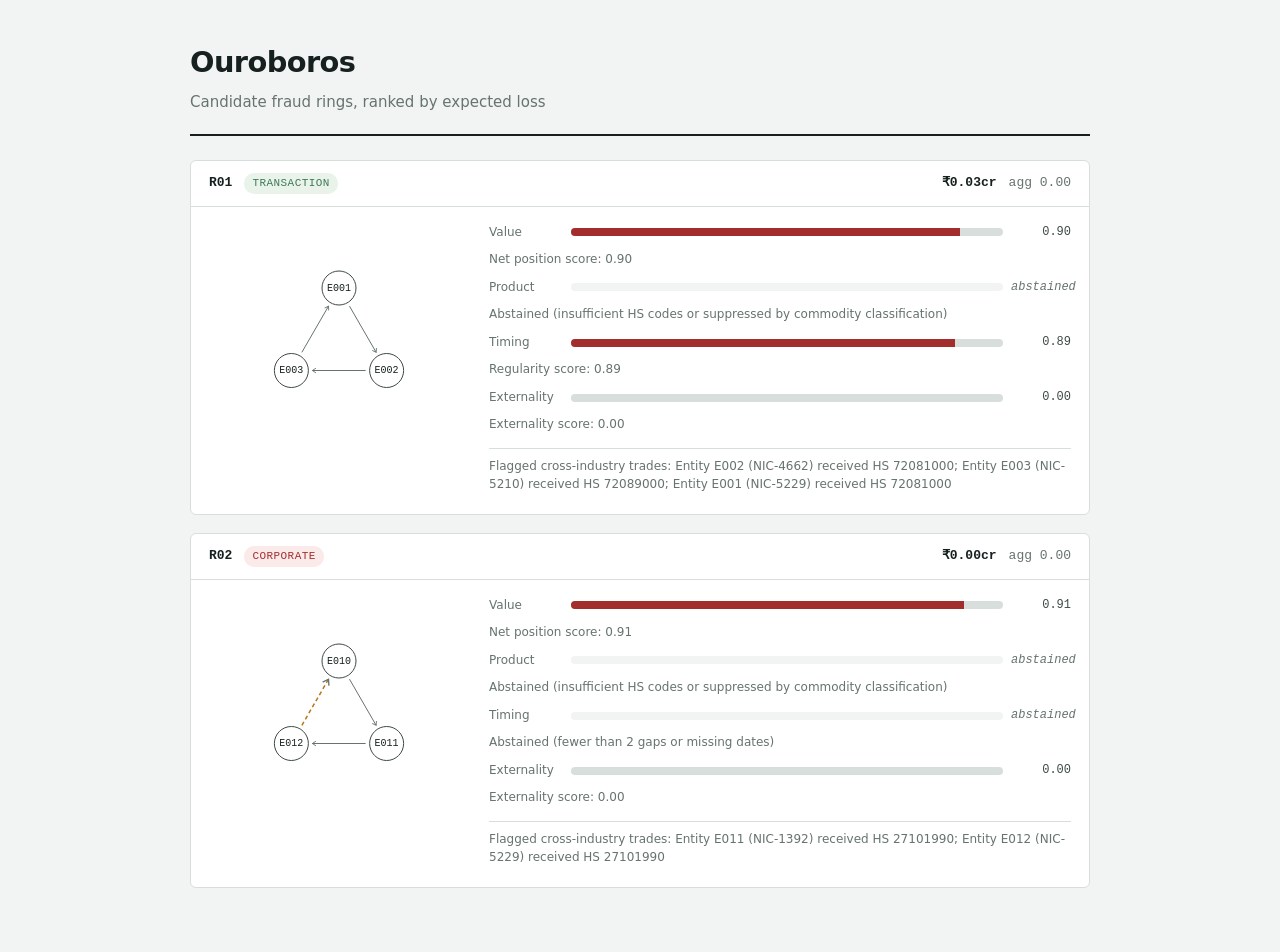
==== viz/index.html @ 13c5517c "feat(data,viz,demo): C's track — economy+fraud generator, viz, frozen demo Person C's ownership per " ====
<!doctype html>
<html lang="en">
<head>
<meta charset="utf-8">
<meta name="viewport" content="width=device-width,initial-scale=1">
<title>Ouroboros — ring review queue</title>
<link rel="stylesheet" href="styles.css">
</head>
<body>
<header class="topbar">
  <h1>Ouroboros</h1>
  <p class="sub">Candidate fraud rings, ranked by expected loss</p>
</header>
<main id="queue"></main>
<script src="data.js"></script>
<script src="app.js"></script>
</body>
</html>
---- viz/styles.css ----
:root {
  color-scheme: light dark;
  --bg: #f2f4f3;
  --surface: #ffffff;
  --ink: #16211f;
  --ink-mid: #3d4a47;
  --ink-soft: #66736f;
  --rule: #d8dedb;
  --accent: #a8563a;
  --danger: #a32d2d;
  --danger-bg: #fbeaea;
  --ok: #3d7a56;
  --ok-bg: #eaf3ea;
  --bridge: #ba7517;
}
@media (prefers-color-scheme: dark) {
  :root {
    --bg: #101614;
    --surface: #171f1d;
    --ink: #e6ebe8;
    --ink-mid: #b4c0bc;
    --ink-soft: #869591;
    --rule: #293532;
    --accent: #d98466;
    --danger: #e88a8a;
    --danger-bg: #2c1919;
    --ok: #7fc79b;
    --ok-bg: #17251c;
    --bridge: #e9a83f;
  }
}

* { box-sizing: border-box; }

body {
  margin: 0;
  padding: 0 20px 64px;
  background: var(--bg);
  color: var(--ink);
  font: 15px/1.55 -apple-system, "IBM Plex Sans", ui-sans-serif, system-ui, sans-serif;
}

.topbar {
  max-width: 900px;
  margin: 0 auto;
  padding: 40px 0 20px;
  border-bottom: 2px solid var(--ink);
}
.topbar h1 { margin: 0 0 6px; font-size: 1.8rem; letter-spacing: -.02em; }
.topbar .sub { margin: 0; color: var(--ink-soft); }

#queue {
  max-width: 900px;
  margin: 24px auto 0;
  display: grid;
  gap: 18px;
}

.ring-card {
  background: var(--surface);
  border: 1px solid var(--rule);
  border-radius: 6px;
  overflow: hidden;
}

.ring-head {
  display: flex;
  align-items: center;
  gap: 12px;
  padding: 12px 18px;
  border-bottom: 1px solid var(--rule);
  font-family: "IBM Plex Mono", ui-monospace, monospace;
  font-size: 13px;
}
.ring-id { font-weight: 600; }
.ring-badge {
  padding: 2px 8px;
  border-radius: 10px;
  font-size: 11px;
  text-transform: uppercase;
  letter-spacing: .04em;
}
.ring-badge.corporate { background: var(--danger-bg); color: var(--danger); }
.ring-badge.transaction { background: var(--ok-bg); color: var(--ok); }
.ring-loss { margin-left: auto; font-weight: 600; }
.ring-agg { color: var(--ink-soft); }

.ring-body {
  display: grid;
  grid-template-columns: 260px 1fr;
  gap: 20px;
  padding: 16px 18px 20px;
}
@media (max-width: 640px) {
  .ring-body { grid-template-columns: 1fr; }
}

.ring-graph { display: flex; justify-content: center; align-items: flex-start; }
.ring-graph svg { color: var(--ink-soft); }
.ring-graph .node circle { fill: var(--surface); stroke: var(--ink-mid); stroke-width: 1; }
.ring-graph .node text { fill: var(--ink); font-size: 10px; font-family: "IBM Plex Mono", ui-monospace, monospace; }
.ring-graph .hop-invoice { stroke: var(--ink-soft); stroke-width: 1; }
.ring-graph .hop-bridge { stroke: var(--bridge); stroke-width: 1.5; stroke-dasharray: 4 3; }

.ring-scores { display: grid; gap: 10px; align-content: start; }
.score-row { display: grid; grid-template-columns: 74px 1fr 60px; align-items: center; gap: 8px; }
.score-label { font-size: 12px; color: var(--ink-soft); text-transform: capitalize; }
.score-track { height: 8px; background: var(--rule); border-radius: 4px; overflow: hidden; }
.score-fill { height: 100%; background: var(--danger); }
.score-val { font-size: 12px; font-family: "IBM Plex Mono", ui-monospace, monospace; text-align: right; color: var(--ink-mid); }
.score-reason {
  grid-column: 1 / -1;
  margin: 0;
  font-size: 12px;
  color: var(--ink-soft);
}
.score-row.abstained .score-track { opacity: .35; }
.score-row.abstained .score-fill { background: var(--ink-soft); }
.score-row.abstained .score-val { color: var(--ink-soft); font-style: italic; }

.industry-note {
  margin: 4px 0 0;
  padding-top: 8px;
  border-top: 1px solid var(--rule);
  font-size: 12px;
  color: var(--ink-soft);
}

.empty-note {
  max-width: 900px;
  margin: 24px auto;
  color: var(--ink-soft);
}
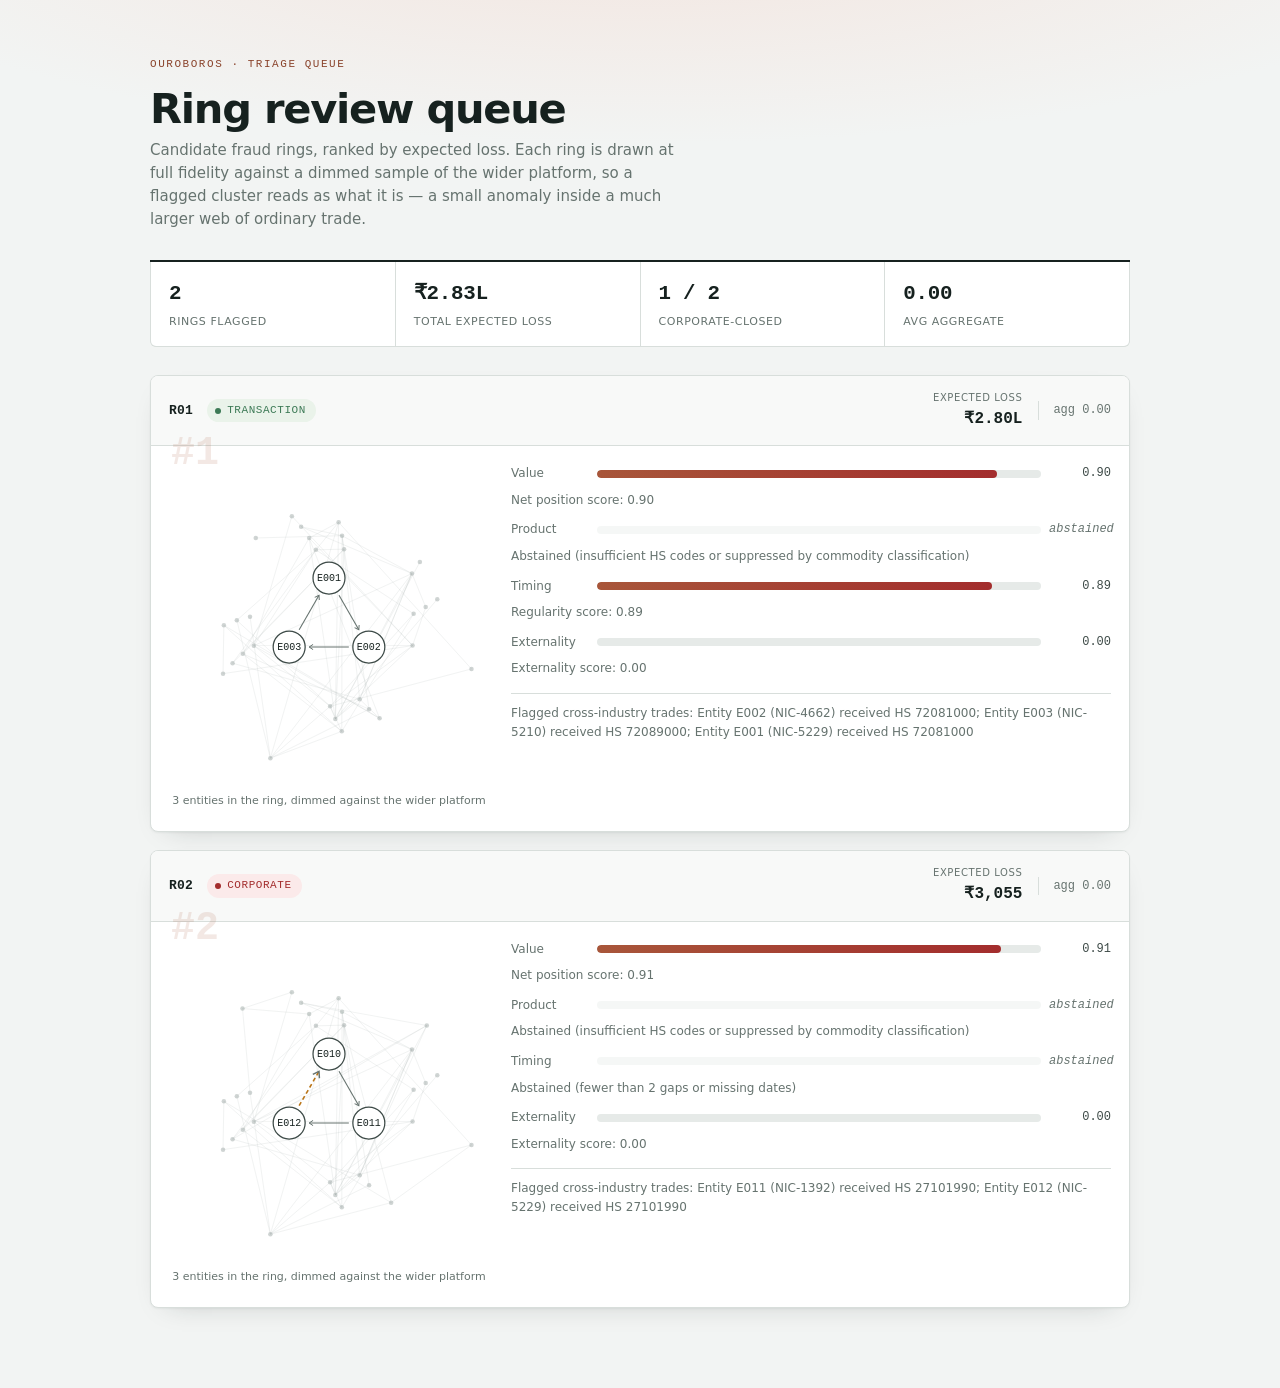
==== commit e51f1a21: "feat(viz,data): dimmed backdrop graph, test suite, PEAK redesign Implements the remaining gap-analys" ====
--- a/viz/index.html
+++ b/viz/index.html
@@ -8,9 +8,11 @@
 </head>
 <body>
 <header class="topbar">
-  <h1>Ouroboros</h1>
-  <p class="sub">Candidate fraud rings, ranked by expected loss</p>
+  <p class="eyebrow">Ouroboros · triage queue</p>
+  <h1>Ring review queue</h1>
+  <p class="sub">Candidate fraud rings, ranked by expected loss. Each ring is drawn at full fidelity against a dimmed sample of the wider platform, so a flagged cluster reads as what it is — a small anomaly inside a much larger web of ordinary trade.</p>
 </header>
+<div id="stats"></div>
 <main id="queue"></main>
 <script src="data.js"></script>
 <script src="app.js"></script>
--- a/viz/styles.css
+++ b/viz/styles.css
@@ -2,31 +2,45 @@
   color-scheme: light dark;
   --bg: #f2f4f3;
   --surface: #ffffff;
+  --surface-2: #f8f9f8;
   --ink: #16211f;
   --ink-mid: #3d4a47;
   --ink-soft: #66736f;
+  --ink-faint: #a7b1ae;
   --rule: #d8dedb;
+  --rule-soft: #e6eae8;
   --accent: #a8563a;
+  --accent-ink: #8a432b;
+  --accent-soft: #f3e5df;
   --danger: #a32d2d;
   --danger-bg: #fbeaea;
   --ok: #3d7a56;
   --ok-bg: #eaf3ea;
   --bridge: #ba7517;
+  --shadow: 0 1px 2px rgba(22, 33, 31, .05), 0 10px 28px -18px rgba(22, 33, 31, .28);
+  --shadow-hover: 0 2px 4px rgba(22, 33, 31, .07), 0 18px 36px -18px rgba(22, 33, 31, .32);
 }
 @media (prefers-color-scheme: dark) {
   :root {
-    --bg: #101614;
+    --bg: #0e1412;
     --surface: #171f1d;
+    --surface-2: #1c2523;
     --ink: #e6ebe8;
     --ink-mid: #b4c0bc;
     --ink-soft: #869591;
+    --ink-faint: #4b5754;
     --rule: #293532;
+    --rule-soft: #212b29;
     --accent: #d98466;
+    --accent-ink: #e9a388;
+    --accent-soft: #26201b;
     --danger: #e88a8a;
-    --danger-bg: #2c1919;
+    --danger-bg: #2a1717;
     --ok: #7fc79b;
-    --ok-bg: #17251c;
+    --ok-bg: #16231a;
     --bridge: #e9a83f;
+    --shadow: 0 1px 2px rgba(0, 0, 0, .35), 0 10px 28px -18px rgba(0, 0, 0, .6);
+    --shadow-hover: 0 2px 6px rgba(0, 0, 0, .4), 0 18px 36px -18px rgba(0, 0, 0, .7);
   }
 }
 
@@ -34,100 +48,258 @@
 
 body {
   margin: 0;
-  padding: 0 20px 64px;
-  background: var(--bg);
+  padding: 0 20px 80px;
+  background:
+    radial-gradient(1200px 320px at 50% -80px, var(--accent-soft), transparent 70%),
+    var(--bg);
   color: var(--ink);
   font: 15px/1.55 -apple-system, "IBM Plex Sans", ui-sans-serif, system-ui, sans-serif;
+  -webkit-font-smoothing: antialiased;
 }
 
 .topbar {
-  max-width: 900px;
+  max-width: 980px;
   margin: 0 auto;
-  padding: 40px 0 20px;
+  padding: 56px 0 28px;
   border-bottom: 2px solid var(--ink);
 }
-.topbar h1 { margin: 0 0 6px; font-size: 1.8rem; letter-spacing: -.02em; }
-.topbar .sub { margin: 0; color: var(--ink-soft); }
+.eyebrow {
+  font-family: "IBM Plex Mono", ui-monospace, monospace;
+  font-size: 11px;
+  font-weight: 500;
+  letter-spacing: .14em;
+  text-transform: uppercase;
+  color: var(--accent-ink);
+  margin: 0 0 14px;
+}
+.topbar h1 {
+  margin: 0 0 8px;
+  font-size: clamp(2rem, 4vw, 2.6rem);
+  font-weight: 700;
+  letter-spacing: -.03em;
+  line-height: 1.05;
+}
+.topbar .sub { margin: 0; color: var(--ink-soft); max-width: 56ch; }
+
+#stats { max-width: 980px; margin: 0 auto; }
+.stats-bar {
+  display: grid;
+  grid-template-columns: repeat(4, 1fr);
+  gap: 1px;
+  background: var(--rule);
+  border: 1px solid var(--rule);
+  border-top: none;
+  border-radius: 0 0 6px 6px;
+  overflow: hidden;
+  margin-bottom: 28px;
+}
+@media (max-width: 640px) {
+  .stats-bar { grid-template-columns: repeat(2, 1fr); }
+}
+.stat {
+  background: var(--surface);
+  padding: 16px 18px;
+  display: flex;
+  flex-direction: column;
+  gap: 3px;
+}
+.stat-val {
+  font-family: "IBM Plex Mono", ui-monospace, monospace;
+  font-size: 1.3rem;
+  font-weight: 600;
+  font-variant-numeric: tabular-nums;
+  letter-spacing: -.01em;
+}
+.stat-label {
+  font-size: 11px;
+  letter-spacing: .05em;
+  text-transform: uppercase;
+  color: var(--ink-soft);
+}
 
 #queue {
-  max-width: 900px;
-  margin: 24px auto 0;
+  max-width: 980px;
+  margin: 0 auto;
   display: grid;
   gap: 18px;
 }
 
 .ring-card {
+  position: relative;
   background: var(--surface);
   border: 1px solid var(--rule);
-  border-radius: 6px;
+  border-radius: 8px;
   overflow: hidden;
+  box-shadow: var(--shadow);
+  transition: box-shadow .18s ease, transform .18s ease;
+  animation: card-in .32s ease backwards;
+  animation-delay: calc(min(var(--stagger, 0), 8) * 40ms);
+}
+.ring-card:hover { box-shadow: var(--shadow-hover); transform: translateY(-1px); }
+@keyframes card-in {
+  from { opacity: 0; transform: translateY(6px); }
+  to { opacity: 1; transform: translateY(0); }
+}
+
+.ring-rank {
+  position: absolute;
+  top: 58px;
+  left: 20px;
+  font-family: "IBM Plex Mono", ui-monospace, monospace;
+  font-size: 40px;
+  font-weight: 600;
+  color: var(--accent);
+  opacity: .13;
+  line-height: 1;
+  pointer-events: none;
+  user-select: none;
+  z-index: 1;
 }
 
 .ring-head {
+  position: relative;
   display: flex;
+  flex-wrap: wrap;
   align-items: center;
-  gap: 12px;
-  padding: 12px 18px;
+  gap: 10px 14px;
+  padding: 14px 18px;
   border-bottom: 1px solid var(--rule);
+  background: var(--surface-2);
+}
+.ring-id {
   font-family: "IBM Plex Mono", ui-monospace, monospace;
   font-size: 13px;
-}
-.ring-id { font-weight: 600; }
+  font-weight: 600;
+  letter-spacing: .02em;
+}
 .ring-badge {
-  padding: 2px 8px;
-  border-radius: 10px;
+  display: inline-flex;
+  align-items: center;
+  gap: 6px;
+  font-family: "IBM Plex Mono", ui-monospace, monospace;
   font-size: 11px;
+  letter-spacing: .05em;
   text-transform: uppercase;
-  letter-spacing: .04em;
-}
+  padding: 3px 10px 3px 8px;
+  border-radius: 20px;
+}
+.ring-badge .dot { width: 6px; height: 6px; border-radius: 50%; display: inline-block; }
 .ring-badge.corporate { background: var(--danger-bg); color: var(--danger); }
+.ring-badge.corporate .dot { background: var(--danger); }
 .ring-badge.transaction { background: var(--ok-bg); color: var(--ok); }
-.ring-loss { margin-left: auto; font-weight: 600; }
-.ring-agg { color: var(--ink-soft); }
+.ring-badge.transaction .dot { background: var(--ok); }
+.ring-spacer { flex: 1; }
+.ring-loss-wrap { display: flex; flex-direction: column; align-items: flex-end; gap: 1px; }
+.ring-loss-label {
+  font-size: 10px;
+  letter-spacing: .06em;
+  text-transform: uppercase;
+  color: var(--ink-soft);
+}
+.ring-loss {
+  font-family: "IBM Plex Mono", ui-monospace, monospace;
+  font-size: 16px;
+  font-weight: 600;
+  font-variant-numeric: tabular-nums;
+}
+.ring-agg {
+  font-family: "IBM Plex Mono", ui-monospace, monospace;
+  font-size: 12px;
+  color: var(--ink-soft);
+  border-left: 1px solid var(--rule);
+  padding-left: 14px;
+  margin-left: 2px;
+}
 
 .ring-body {
+  position: relative;
   display: grid;
-  grid-template-columns: 260px 1fr;
-  gap: 20px;
-  padding: 16px 18px 20px;
-}
-@media (max-width: 640px) {
+  grid-template-columns: 320px 1fr;
+  gap: 22px;
+  padding: 18px 18px 22px;
+}
+@media (max-width: 680px) {
   .ring-body { grid-template-columns: 1fr; }
 }
 
-.ring-graph { display: flex; justify-content: center; align-items: flex-start; }
+.ring-graph { display: flex; flex-direction: column; align-items: center; gap: 8px; }
 .ring-graph svg { color: var(--ink-soft); }
-.ring-graph .node circle { fill: var(--surface); stroke: var(--ink-mid); stroke-width: 1; }
-.ring-graph .node text { fill: var(--ink); font-size: 10px; font-family: "IBM Plex Mono", ui-monospace, monospace; }
-.ring-graph .hop-invoice { stroke: var(--ink-soft); stroke-width: 1; }
-.ring-graph .hop-bridge { stroke: var(--bridge); stroke-width: 1.5; stroke-dasharray: 4 3; }
-
-.ring-scores { display: grid; gap: 10px; align-content: start; }
-.score-row { display: grid; grid-template-columns: 74px 1fr 60px; align-items: center; gap: 8px; }
+.ring-graph .node circle { fill: var(--surface); stroke: var(--ink-mid); stroke-width: 1.25; }
+.ring-graph .node text {
+  fill: var(--ink);
+  font-size: 10px;
+  font-weight: 500;
+  font-family: "IBM Plex Mono", ui-monospace, monospace;
+}
+.ring-graph .hop-invoice { stroke: var(--ink-soft); stroke-width: 1.1; }
+.ring-graph .hop-bridge {
+  stroke: var(--bridge);
+  stroke-width: 1.6;
+  stroke-dasharray: 4 3;
+  transition: stroke-width .15s ease;
+}
+.ring-graph .hop-bridge:hover { stroke-width: 2.4; }
+.ring-graph .backdrop-node { fill: var(--ink-faint); opacity: .55; }
+.ring-graph .backdrop-edge { stroke: var(--ink-faint); stroke-width: .5; opacity: .3; }
+.graph-caption {
+  margin: 0;
+  font-size: 11px;
+  color: var(--ink-soft);
+  text-align: center;
+}
+
+.ring-scores { display: grid; gap: 11px; align-content: start; }
+.score-row { display: grid; grid-template-columns: 78px 1fr 62px; align-items: center; gap: 8px; }
 .score-label { font-size: 12px; color: var(--ink-soft); text-transform: capitalize; }
-.score-track { height: 8px; background: var(--rule); border-radius: 4px; overflow: hidden; }
-.score-fill { height: 100%; background: var(--danger); }
-.score-val { font-size: 12px; font-family: "IBM Plex Mono", ui-monospace, monospace; text-align: right; color: var(--ink-mid); }
+.score-track { height: 8px; background: var(--rule-soft); border-radius: 4px; overflow: hidden; }
+.score-fill {
+  height: 100%;
+  width: var(--fill, 0%);
+  background: linear-gradient(90deg, var(--accent) 0%, var(--danger) 100%);
+  border-radius: 4px;
+  animation: fill-in .5s ease-out backwards;
+  animation-delay: .1s;
+}
+@keyframes fill-in {
+  from { width: 0%; }
+}
+.score-val {
+  font-size: 12px;
+  font-family: "IBM Plex Mono", ui-monospace, monospace;
+  font-variant-numeric: tabular-nums;
+  text-align: right;
+  color: var(--ink-mid);
+}
 .score-reason {
   grid-column: 1 / -1;
   margin: 0;
   font-size: 12px;
   color: var(--ink-soft);
 }
-.score-row.abstained .score-track { opacity: .35; }
-.score-row.abstained .score-fill { background: var(--ink-soft); }
+.score-row.abstained .score-track { opacity: .4; }
+.score-row.abstained .score-fill { background: var(--ink-faint); animation: none; }
 .score-row.abstained .score-val { color: var(--ink-soft); font-style: italic; }
 
 .industry-note {
   margin: 4px 0 0;
-  padding-top: 8px;
+  padding-top: 10px;
   border-top: 1px solid var(--rule);
   font-size: 12px;
   color: var(--ink-soft);
 }
 
 .empty-note {
-  max-width: 900px;
+  max-width: 980px;
   margin: 24px auto;
   color: var(--ink-soft);
 }
+
+@media (max-width: 480px) {
+  .ring-loss-wrap { align-items: flex-start; }
+  .ring-agg { border-left: none; padding-left: 0; margin-left: 0; }
+  .ring-rank { display: none; }
+}
+
+@media (prefers-reduced-motion: reduce) {
+  * { animation: none !important; transition: none !important; }
+}
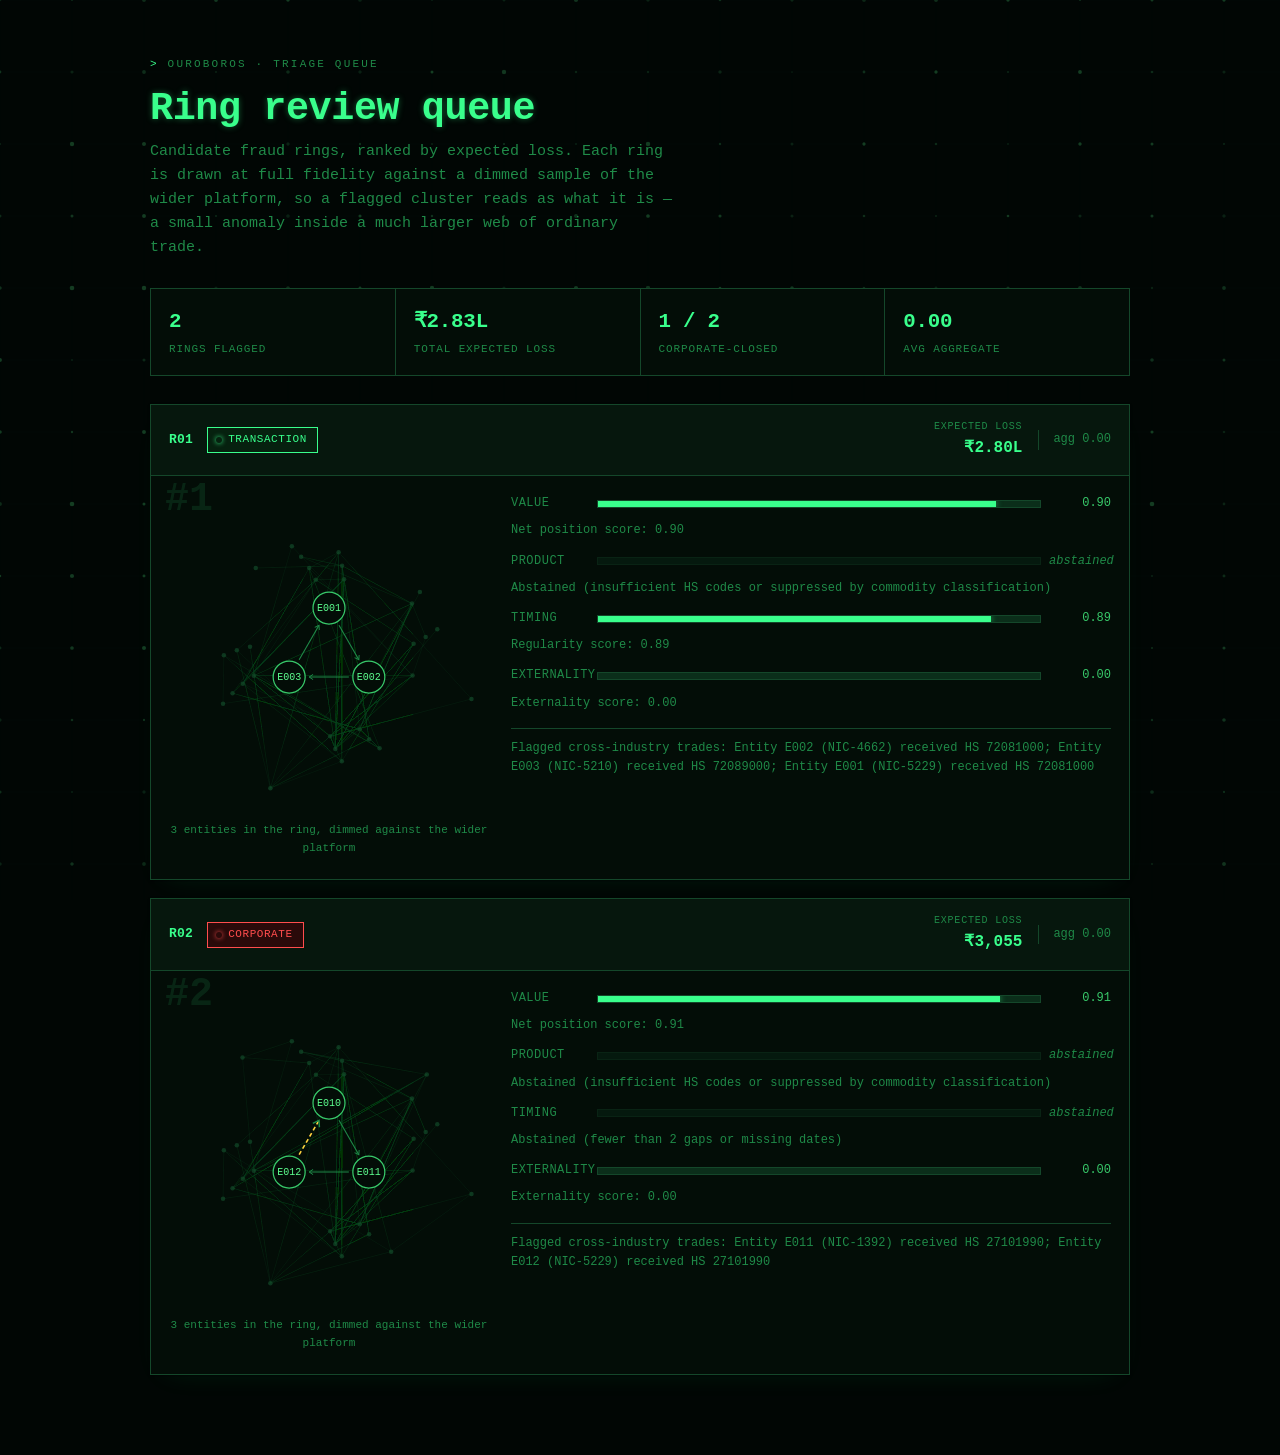
==== commit 0964e8aa: "feat(viz): animated constellation-grid background Ported a canvas-based node grid (spring-mass-dampi" ====
--- a/viz/index.html
+++ b/viz/index.html
@@ -7,6 +7,7 @@
 <link rel="stylesheet" href="styles.css">
 </head>
 <body>
+<canvas id="constellation-bg" aria-hidden="true"></canvas>
 <header class="topbar">
   <p class="eyebrow">Ouroboros · triage queue</p>
   <h1>Ring review queue</h1>
@@ -16,5 +17,6 @@
 <main id="queue"></main>
 <script src="data.js"></script>
 <script src="app.js"></script>
+<script src="constellation.js"></script>
 </body>
 </html>
--- a/viz/styles.css
+++ b/viz/styles.css
@@ -1,47 +1,25 @@
 :root {
-  color-scheme: light dark;
-  --bg: #f2f4f3;
-  --surface: #ffffff;
-  --surface-2: #f8f9f8;
-  --ink: #16211f;
-  --ink-mid: #3d4a47;
-  --ink-soft: #66736f;
-  --ink-faint: #a7b1ae;
-  --rule: #d8dedb;
-  --rule-soft: #e6eae8;
-  --accent: #a8563a;
-  --accent-ink: #8a432b;
-  --accent-soft: #f3e5df;
-  --danger: #a32d2d;
-  --danger-bg: #fbeaea;
-  --ok: #3d7a56;
-  --ok-bg: #eaf3ea;
-  --bridge: #ba7517;
-  --shadow: 0 1px 2px rgba(22, 33, 31, .05), 0 10px 28px -18px rgba(22, 33, 31, .28);
-  --shadow-hover: 0 2px 4px rgba(22, 33, 31, .07), 0 18px 36px -18px rgba(22, 33, 31, .32);
-}
-@media (prefers-color-scheme: dark) {
-  :root {
-    --bg: #0e1412;
-    --surface: #171f1d;
-    --surface-2: #1c2523;
-    --ink: #e6ebe8;
-    --ink-mid: #b4c0bc;
-    --ink-soft: #869591;
-    --ink-faint: #4b5754;
-    --rule: #293532;
-    --rule-soft: #212b29;
-    --accent: #d98466;
-    --accent-ink: #e9a388;
-    --accent-soft: #26201b;
-    --danger: #e88a8a;
-    --danger-bg: #2a1717;
-    --ok: #7fc79b;
-    --ok-bg: #16231a;
-    --bridge: #e9a83f;
-    --shadow: 0 1px 2px rgba(0, 0, 0, .35), 0 10px 28px -18px rgba(0, 0, 0, .6);
-    --shadow-hover: 0 2px 6px rgba(0, 0, 0, .4), 0 18px 36px -18px rgba(0, 0, 0, .7);
-  }
+  color-scheme: dark;
+  --bg: #010604;
+  --surface: #030d07;
+  --surface-2: #06170d;
+  --ink: #5dff8f;
+  --ink-mid: #38c96a;
+  --ink-soft: #1f8a48;
+  --ink-faint: #124a29;
+  --rule: #14472a;
+  --rule-soft: #0b2e1a;
+  --accent: #39ff8c;
+  --accent-ink: #7dffb0;
+  --accent-soft: #06210f;
+  --danger: #ff4d4d;
+  --danger-bg: #2a0a0a;
+  --ok: #39ff8c;
+  --ok-bg: #06210f;
+  --bridge: #ffd23f;
+  --glow: 0 0 6px rgba(57, 255, 140, .35);
+  --shadow: 0 1px 2px rgba(0, 0, 0, .6), 0 10px 28px -16px rgba(0, 255, 120, .12);
+  --shadow-hover: 0 2px 6px rgba(0, 0, 0, .7), 0 0 0 1px rgba(57, 255, 140, .35), 0 18px 40px -18px rgba(0, 255, 120, .25);
 }
 
 * { box-sizing: border-box; }
@@ -49,37 +27,47 @@
 body {
   margin: 0;
   padding: 0 20px 80px;
-  background:
-    radial-gradient(1200px 320px at 50% -80px, var(--accent-soft), transparent 70%),
-    var(--bg);
+  background: var(--bg);
   color: var(--ink);
-  font: 15px/1.55 -apple-system, "IBM Plex Sans", ui-sans-serif, system-ui, sans-serif;
+  font: 15px/1.6 "IBM Plex Mono", ui-monospace, "SFMono-Regular", Menlo, Consolas, monospace;
   -webkit-font-smoothing: antialiased;
+}
+
+#constellation-bg {
+  position: fixed;
+  inset: 0;
+  z-index: -1;
+  display: block;
+}
+@media (prefers-reduced-motion: reduce) {
+  #constellation-bg { opacity: .6; }
 }
 
 .topbar {
   max-width: 980px;
   margin: 0 auto;
   padding: 56px 0 28px;
-  border-bottom: 2px solid var(--ink);
+  border-bottom: 1px solid var(--rule);
 }
 .eyebrow {
-  font-family: "IBM Plex Mono", ui-monospace, monospace;
   font-size: 11px;
   font-weight: 500;
-  letter-spacing: .14em;
-  text-transform: uppercase;
-  color: var(--accent-ink);
+  letter-spacing: .2em;
+  text-transform: uppercase;
+  color: var(--ink-soft);
   margin: 0 0 14px;
 }
+.eyebrow::before { content: "> "; color: var(--accent); }
 .topbar h1 {
-  margin: 0 0 8px;
-  font-size: clamp(2rem, 4vw, 2.6rem);
-  font-weight: 700;
-  letter-spacing: -.03em;
-  line-height: 1.05;
-}
-.topbar .sub { margin: 0; color: var(--ink-soft); max-width: 56ch; }
+  margin: 0 0 10px;
+  font-size: clamp(1.8rem, 4vw, 2.4rem);
+  font-weight: 600;
+  letter-spacing: -.01em;
+  line-height: 1.1;
+  color: var(--accent);
+  text-shadow: var(--glow);
+}
+.topbar .sub { margin: 0; color: var(--ink-soft); max-width: 58ch; }
 
 #stats { max-width: 980px; margin: 0 auto; }
 .stats-bar {
@@ -89,8 +77,6 @@
   background: var(--rule);
   border: 1px solid var(--rule);
   border-top: none;
-  border-radius: 0 0 6px 6px;
-  overflow: hidden;
   margin-bottom: 28px;
 }
 @media (max-width: 640px) {
@@ -104,15 +90,15 @@
   gap: 3px;
 }
 .stat-val {
-  font-family: "IBM Plex Mono", ui-monospace, monospace;
   font-size: 1.3rem;
   font-weight: 600;
   font-variant-numeric: tabular-nums;
   letter-spacing: -.01em;
+  color: var(--accent);
 }
 .stat-label {
   font-size: 11px;
-  letter-spacing: .05em;
+  letter-spacing: .08em;
   text-transform: uppercase;
   color: var(--ink-soft);
 }
@@ -128,14 +114,13 @@
   position: relative;
   background: var(--surface);
   border: 1px solid var(--rule);
-  border-radius: 8px;
   overflow: hidden;
   box-shadow: var(--shadow);
-  transition: box-shadow .18s ease, transform .18s ease;
+  transition: box-shadow .18s ease, transform .18s ease, border-color .18s ease;
   animation: card-in .32s ease backwards;
   animation-delay: calc(min(var(--stagger, 0), 8) * 40ms);
 }
-.ring-card:hover { box-shadow: var(--shadow-hover); transform: translateY(-1px); }
+.ring-card:hover { box-shadow: var(--shadow-hover); transform: translateY(-1px); border-color: var(--ink-faint); }
 @keyframes card-in {
   from { opacity: 0; transform: translateY(6px); }
   to { opacity: 1; transform: translateY(0); }
@@ -143,21 +128,21 @@
 
 .ring-rank {
   position: absolute;
-  top: 58px;
-  left: 20px;
-  font-family: "IBM Plex Mono", ui-monospace, monospace;
+  top: 4px;
+  left: 14px;
   font-size: 40px;
   font-weight: 600;
   color: var(--accent);
-  opacity: .13;
+  opacity: .1;
   line-height: 1;
   pointer-events: none;
   user-select: none;
-  z-index: 1;
+  z-index: 0;
 }
 
 .ring-head {
   position: relative;
+  z-index: 1;
   display: flex;
   flex-wrap: wrap;
   align-items: center;
@@ -167,43 +152,39 @@
   background: var(--surface-2);
 }
 .ring-id {
-  font-family: "IBM Plex Mono", ui-monospace, monospace;
   font-size: 13px;
   font-weight: 600;
   letter-spacing: .02em;
+  color: var(--accent);
 }
 .ring-badge {
   display: inline-flex;
   align-items: center;
   gap: 6px;
-  font-family: "IBM Plex Mono", ui-monospace, monospace;
   font-size: 11px;
   letter-spacing: .05em;
   text-transform: uppercase;
   padding: 3px 10px 3px 8px;
-  border-radius: 20px;
-}
-.ring-badge .dot { width: 6px; height: 6px; border-radius: 50%; display: inline-block; }
+  border: 1px solid currentColor;
+}
+.ring-badge .dot { width: 6px; height: 6px; border-radius: 50%; display: inline-block; box-shadow: 0 0 5px currentColor; }
 .ring-badge.corporate { background: var(--danger-bg); color: var(--danger); }
-.ring-badge.corporate .dot { background: var(--danger); }
 .ring-badge.transaction { background: var(--ok-bg); color: var(--ok); }
-.ring-badge.transaction .dot { background: var(--ok); }
 .ring-spacer { flex: 1; }
 .ring-loss-wrap { display: flex; flex-direction: column; align-items: flex-end; gap: 1px; }
 .ring-loss-label {
   font-size: 10px;
-  letter-spacing: .06em;
+  letter-spacing: .08em;
   text-transform: uppercase;
   color: var(--ink-soft);
 }
 .ring-loss {
-  font-family: "IBM Plex Mono", ui-monospace, monospace;
   font-size: 16px;
   font-weight: 600;
   font-variant-numeric: tabular-nums;
+  color: var(--accent);
 }
 .ring-agg {
-  font-family: "IBM Plex Mono", ui-monospace, monospace;
   font-size: 12px;
   color: var(--ink-soft);
   border-left: 1px solid var(--rule);
@@ -213,6 +194,7 @@
 
 .ring-body {
   position: relative;
+  z-index: 1;
   display: grid;
   grid-template-columns: 320px 1fr;
   gap: 22px;
@@ -229,7 +211,6 @@
   fill: var(--ink);
   font-size: 10px;
   font-weight: 500;
-  font-family: "IBM Plex Mono", ui-monospace, monospace;
 }
 .ring-graph .hop-invoice { stroke: var(--ink-soft); stroke-width: 1.1; }
 .ring-graph .hop-bridge {
@@ -239,8 +220,8 @@
   transition: stroke-width .15s ease;
 }
 .ring-graph .hop-bridge:hover { stroke-width: 2.4; }
-.ring-graph .backdrop-node { fill: var(--ink-faint); opacity: .55; }
-.ring-graph .backdrop-edge { stroke: var(--ink-faint); stroke-width: .5; opacity: .3; }
+.ring-graph .backdrop-node { fill: var(--ink-faint); opacity: .7; }
+.ring-graph .backdrop-edge { stroke: var(--ink-faint); stroke-width: .5; opacity: .35; }
 .graph-caption {
   margin: 0;
   font-size: 11px;
@@ -250,13 +231,13 @@
 
 .ring-scores { display: grid; gap: 11px; align-content: start; }
 .score-row { display: grid; grid-template-columns: 78px 1fr 62px; align-items: center; gap: 8px; }
-.score-label { font-size: 12px; color: var(--ink-soft); text-transform: capitalize; }
-.score-track { height: 8px; background: var(--rule-soft); border-radius: 4px; overflow: hidden; }
+.score-label { font-size: 12px; color: var(--ink-soft); text-transform: uppercase; letter-spacing: .04em; }
+.score-track { height: 8px; background: var(--rule-soft); border: 1px solid var(--rule); overflow: hidden; }
 .score-fill {
   height: 100%;
   width: var(--fill, 0%);
-  background: linear-gradient(90deg, var(--accent) 0%, var(--danger) 100%);
-  border-radius: 4px;
+  background: var(--accent);
+  box-shadow: 0 0 6px rgba(57, 255, 140, .6);
   animation: fill-in .5s ease-out backwards;
   animation-delay: .1s;
 }
@@ -265,7 +246,6 @@
 }
 .score-val {
   font-size: 12px;
-  font-family: "IBM Plex Mono", ui-monospace, monospace;
   font-variant-numeric: tabular-nums;
   text-align: right;
   color: var(--ink-mid);
@@ -277,7 +257,7 @@
   color: var(--ink-soft);
 }
 .score-row.abstained .score-track { opacity: .4; }
-.score-row.abstained .score-fill { background: var(--ink-faint); animation: none; }
+.score-row.abstained .score-fill { background: var(--ink-faint); box-shadow: none; animation: none; }
 .score-row.abstained .score-val { color: var(--ink-soft); font-style: italic; }
 
 .industry-note {
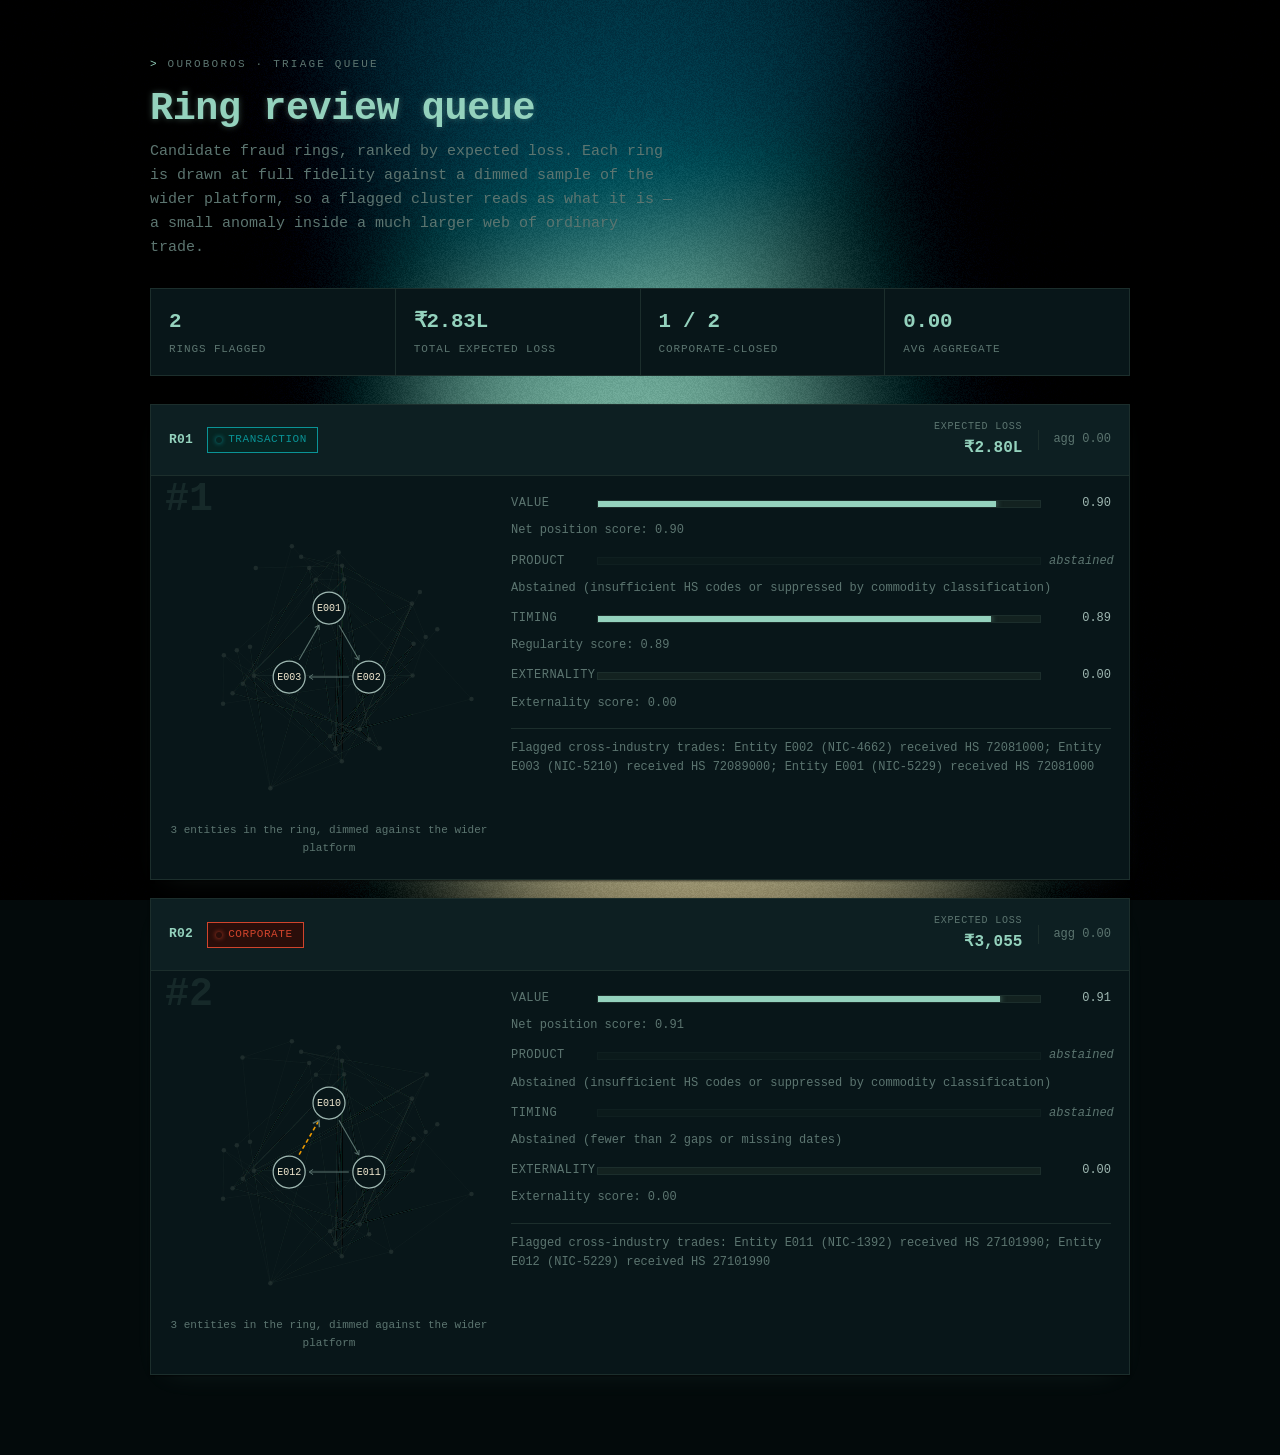
==== commit d23eb45e: "feat(viz): swap constellation grid for a WebGL mesh-gradient background Replaced the animated node-g" ====
--- a/viz/index.html
+++ b/viz/index.html
@@ -7,7 +7,7 @@
 <link rel="stylesheet" href="styles.css">
 </head>
 <body>
-<canvas id="constellation-bg" aria-hidden="true"></canvas>
+<canvas id="shader-bg" aria-hidden="true"></canvas>
 <header class="topbar">
   <p class="eyebrow">Ouroboros · triage queue</p>
   <h1>Ring review queue</h1>
@@ -17,6 +17,6 @@
 <main id="queue"></main>
 <script src="data.js"></script>
 <script src="app.js"></script>
-<script src="constellation.js"></script>
+<script src="shader-background.js"></script>
 </body>
 </html>
--- a/viz/styles.css
+++ b/viz/styles.css
@@ -1,25 +1,29 @@
 :root {
+  /* Navy -> teal -> mint -> sand -> amber -> red: extends the shader
+     background's own 4-stop gradient (navy/teal/mint/sand) with the two
+     warm tones the shader doesn't use, so badges/bridge/danger read as
+     part of the same family instead of a bolted-on accent color. */
   color-scheme: dark;
-  --bg: #010604;
-  --surface: #030d07;
-  --surface-2: #06170d;
-  --ink: #5dff8f;
-  --ink-mid: #38c96a;
-  --ink-soft: #1f8a48;
-  --ink-faint: #124a29;
-  --rule: #14472a;
-  --rule-soft: #0b2e1a;
-  --accent: #39ff8c;
-  --accent-ink: #7dffb0;
-  --accent-soft: #06210f;
-  --danger: #ff4d4d;
-  --danger-bg: #2a0a0a;
-  --ok: #39ff8c;
-  --ok-bg: #06210f;
-  --bridge: #ffd23f;
-  --glow: 0 0 6px rgba(57, 255, 140, .35);
-  --shadow: 0 1px 2px rgba(0, 0, 0, .6), 0 10px 28px -16px rgba(0, 255, 120, .12);
-  --shadow-hover: 0 2px 6px rgba(0, 0, 0, .7), 0 0 0 1px rgba(57, 255, 140, .35), 0 18px 40px -18px rgba(0, 255, 120, .25);
+  --bg: #030a0b;
+  --surface: #081619;
+  --surface-2: #0d1f22;
+  --ink: #f2e9d0;
+  --ink-mid: #9fb8b2;
+  --ink-soft: #5c7570;
+  --ink-faint: #263533;
+  --rule: #1c2e2c;
+  --rule-soft: #132220;
+  --accent: #94d2bd;
+  --accent-ink: #b8e3d3;
+  --accent-soft: #0d2620;
+  --danger: #d1442c;
+  --danger-bg: #2a0e0a;
+  --ok: #0a9396;
+  --ok-bg: #062422;
+  --bridge: #ee9b00;
+  --glow: 0 0 6px rgba(148, 210, 189, .35);
+  --shadow: 0 1px 2px rgba(0, 0, 0, .6), 0 10px 28px -16px rgba(148, 210, 189, .12);
+  --shadow-hover: 0 2px 6px rgba(0, 0, 0, .7), 0 0 0 1px rgba(148, 210, 189, .35), 0 18px 40px -18px rgba(148, 210, 189, .25);
 }
 
 * { box-sizing: border-box; }
@@ -33,14 +37,13 @@
   -webkit-font-smoothing: antialiased;
 }
 
-#constellation-bg {
+#shader-bg {
   position: fixed;
   inset: 0;
+  width: 100vw;
+  height: 100vh;
   z-index: -1;
   display: block;
-}
-@media (prefers-reduced-motion: reduce) {
-  #constellation-bg { opacity: .6; }
 }
 
 .topbar {
@@ -237,7 +240,7 @@
   height: 100%;
   width: var(--fill, 0%);
   background: var(--accent);
-  box-shadow: 0 0 6px rgba(57, 255, 140, .6);
+  box-shadow: 0 0 6px rgba(148, 210, 189, .6);
   animation: fill-in .5s ease-out backwards;
   animation-delay: .1s;
 }
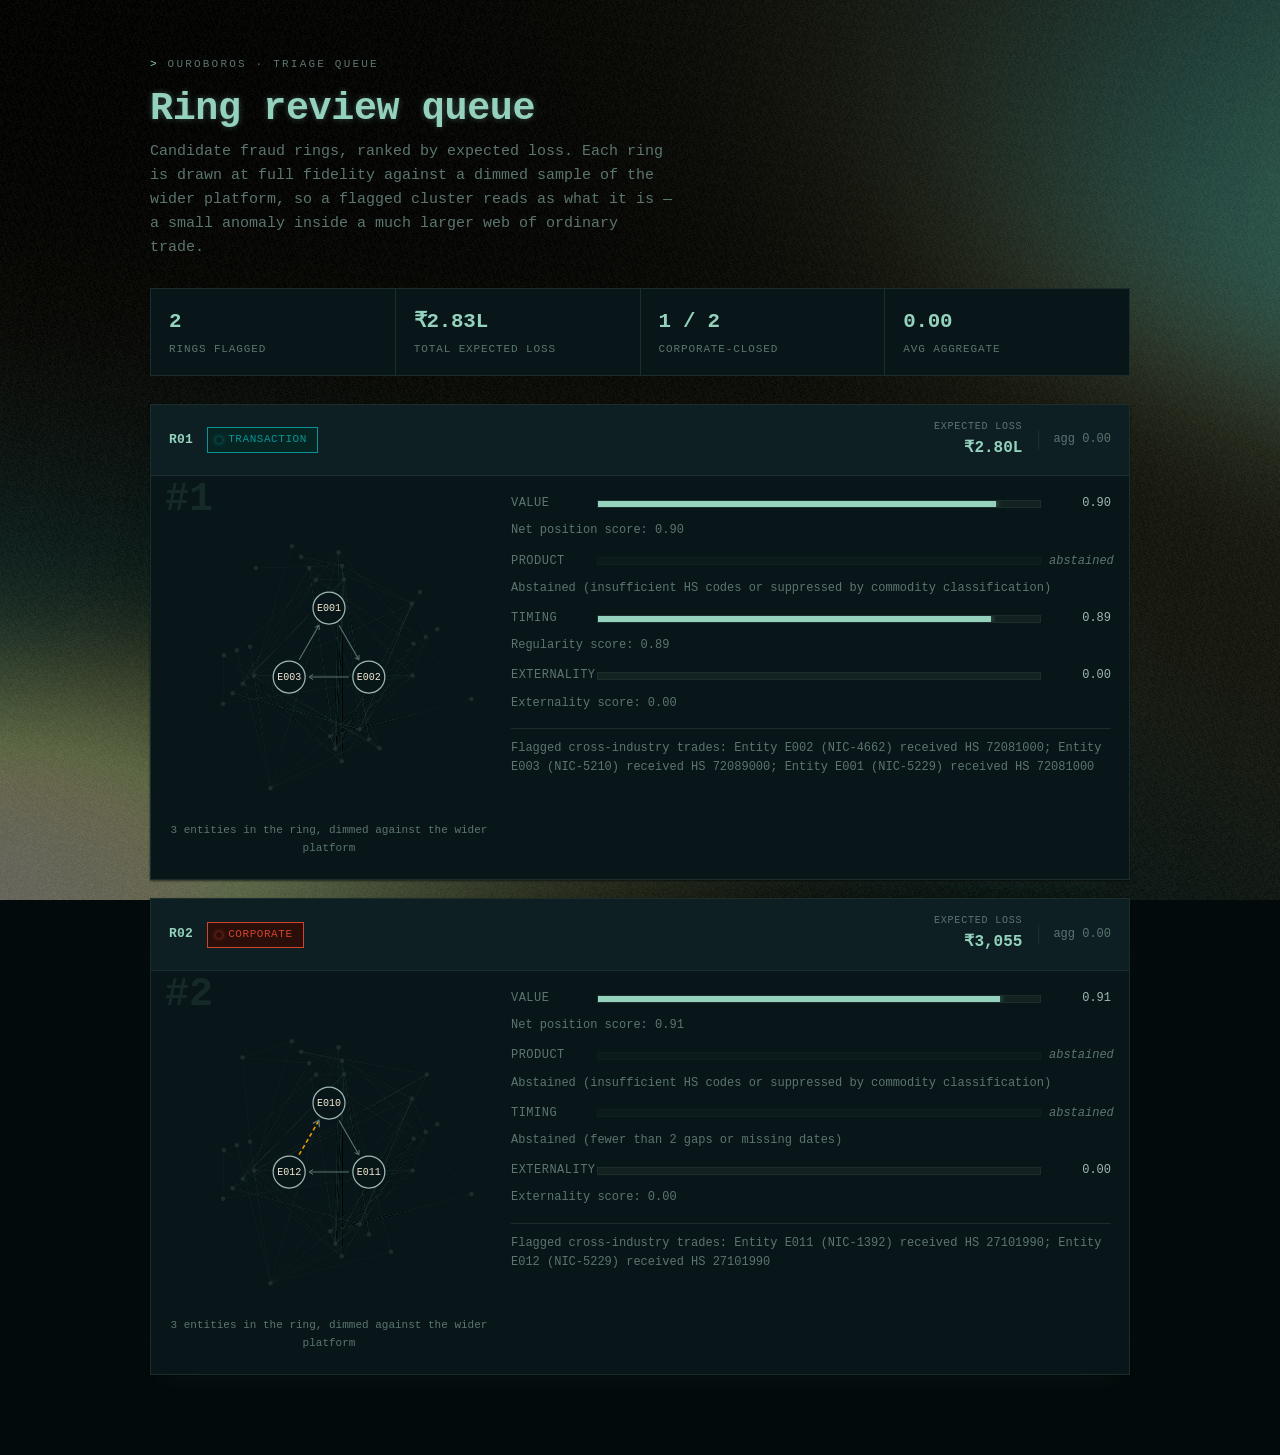
==== commit 92ca7945: "feat(viz): swap mesh-drift shader for React Bits' ColorBends Ported <ColorBends /> (React + three.js" ====
--- a/viz/index.html
+++ b/viz/index.html
@@ -17,6 +17,6 @@
 <main id="queue"></main>
 <script src="data.js"></script>
 <script src="app.js"></script>
-<script src="shader-background.js"></script>
+<script src="color-bends.js"></script>
 </body>
 </html>
